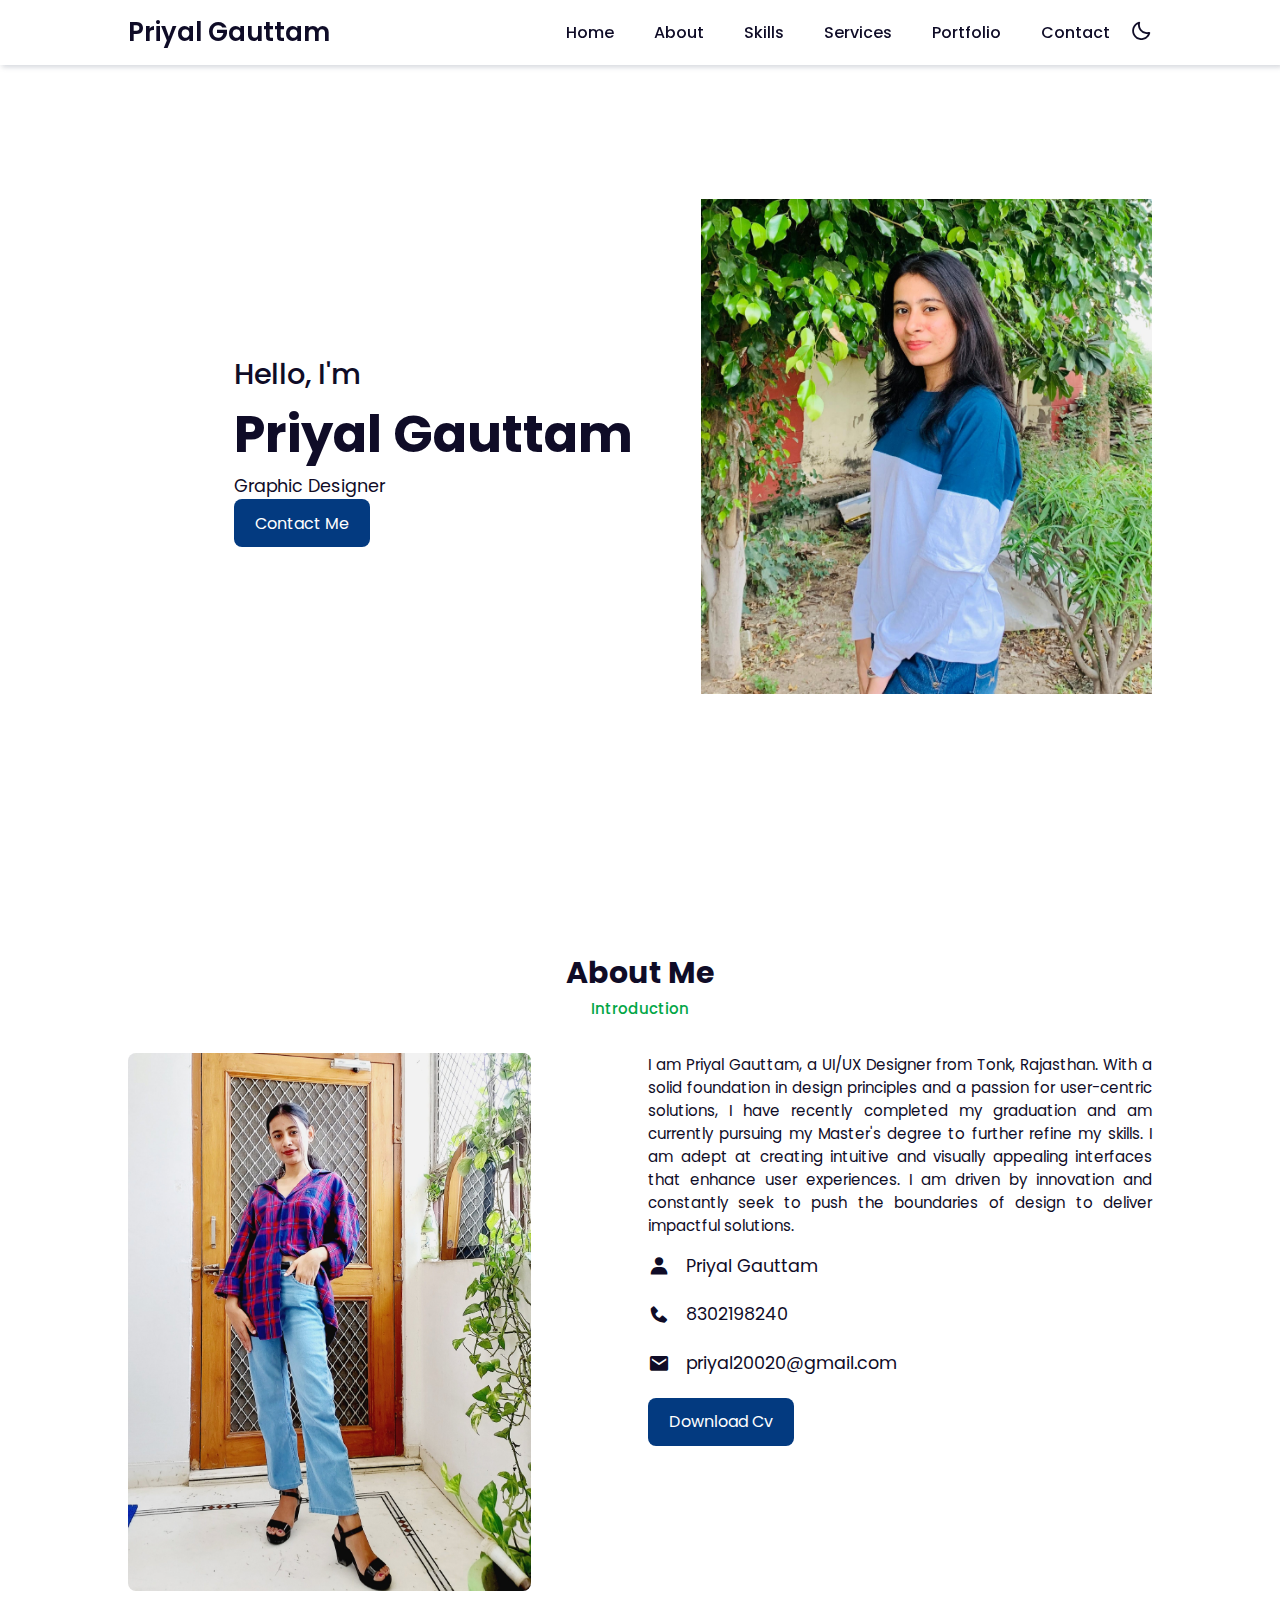
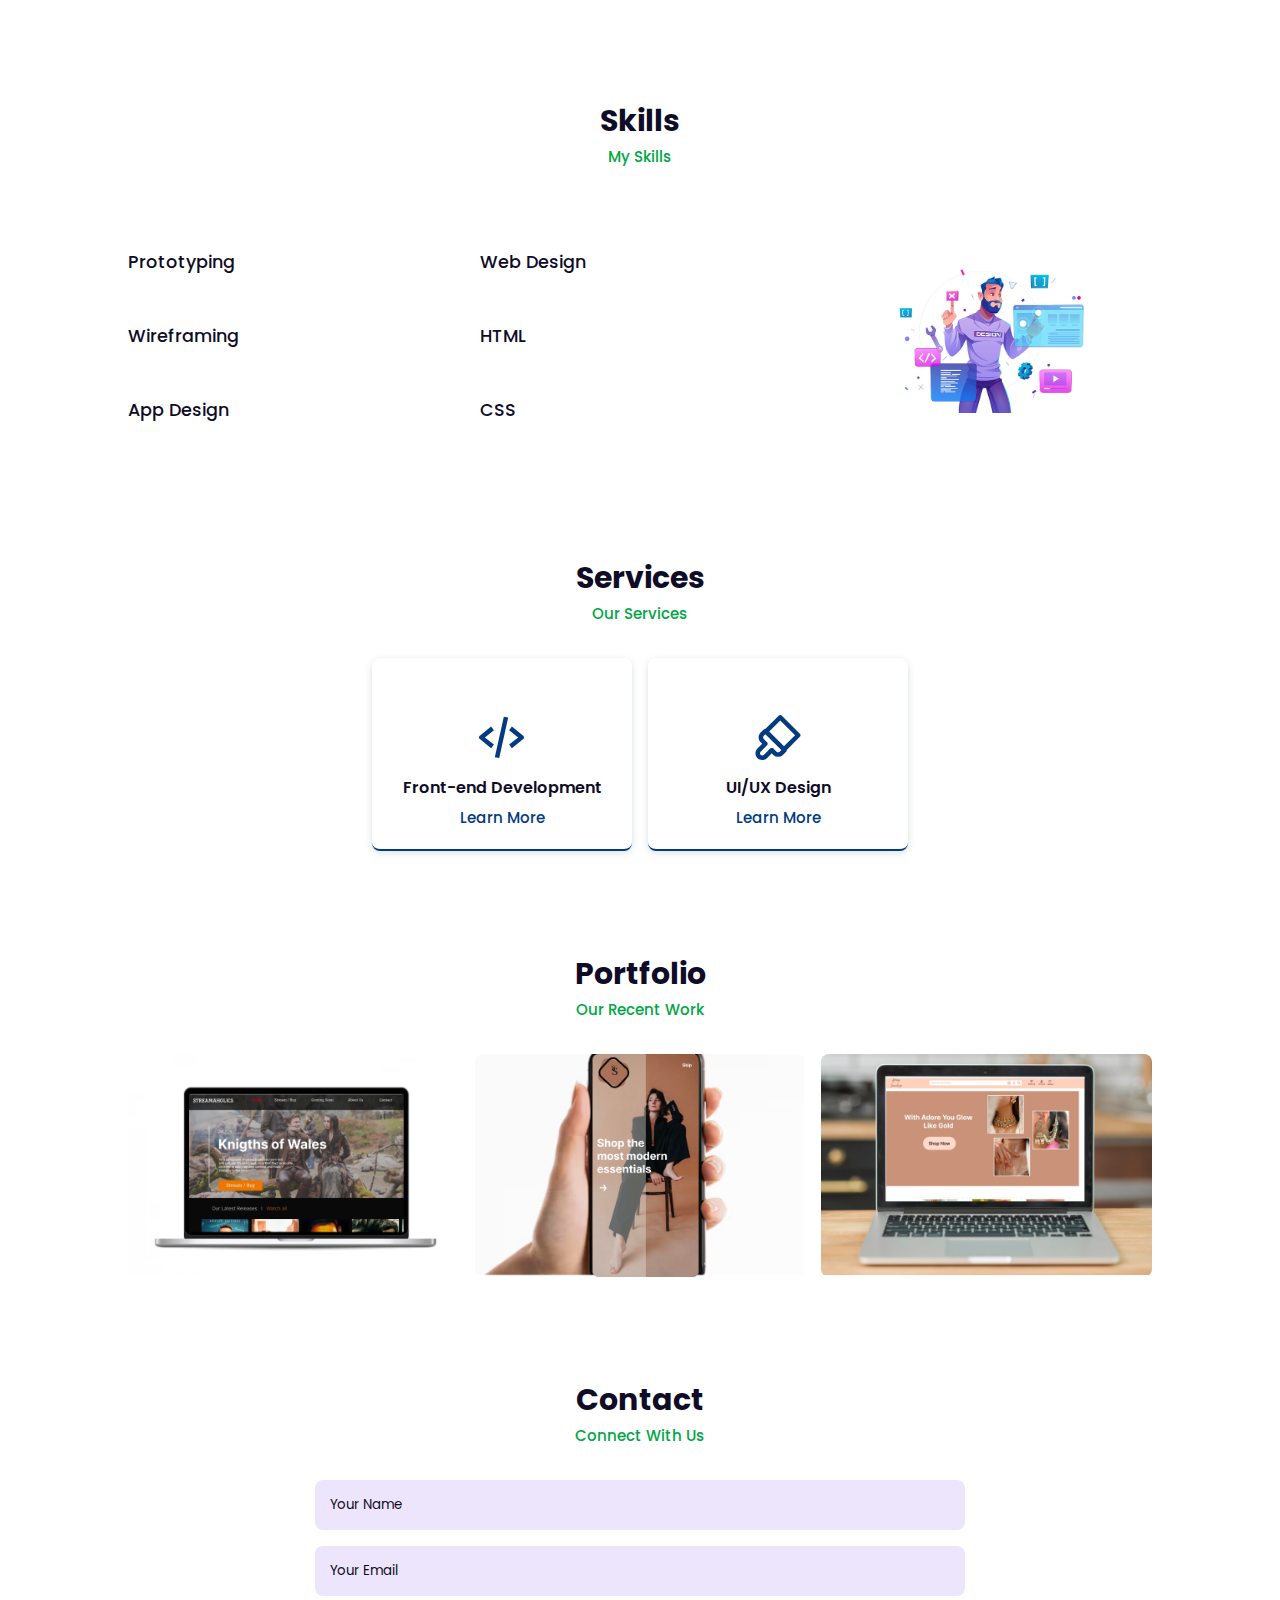
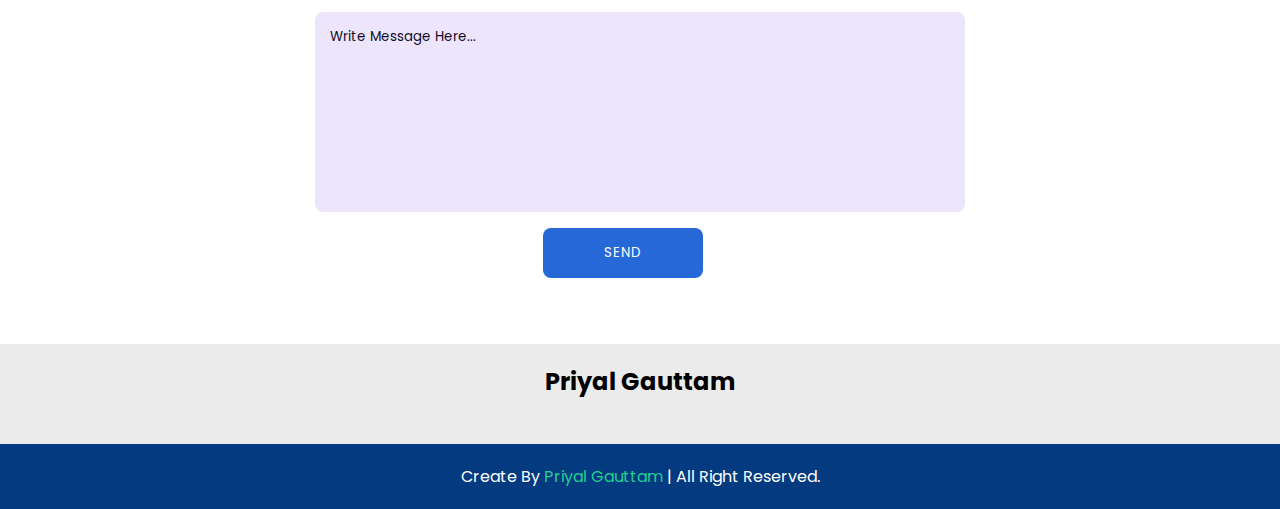
==== index.html @ 55343d72 "Add files via upload" ====
<!DOCTYPE html>
<html lang="en">
<head>
    <meta charset="UTF-8">
    <meta http-equiv="X-UA-Compatible" content="IE=edge">
    <meta name="viewport" content="width=device-width, initial-scale=1.0">
    <title>Responsive Portfolio Website</title>
    <!-- Link To CSS -->
    <link rel="stylesheet" href="./css/style.css">
    <!-- Box Icons -->
    <link rel="stylesheet"
  href="https://cdn.jsdelivr.net/npm/boxicons@latest/css/boxicons.min.css">
 
</head>
<body>
    <!-- Navbar -->
    <header>
        <a href="#" class="logo">Priyal Gauttam</a>
 
        <div class="bx bx-menu" id="menu-icon"></div>
 
        <ul class="navbar">
            <li><a href="#home">Home</a></li>
            <li><a href="#about">About</a></li>
            <li><a href="#skills">Skills</a></li>
            <li><a href="#services">Services</a></li>
            <li><a href="#portfolio">Portfolio</a></li>
            <li><a href="#contact">Contact</a></li>
            <div class="bx bx-moon" id="darkmode"></div>
        </ul>
    </header>
    <!-- Home -->
 
    <section class="home" id="home">
        <div class="social">
        </div>
        <div class="home-img">
            <img src="./pg.jpg" alt="">
        </div>
        <div class="home-text">
            <span>Hello, I'm</span>
            <h1>Priyal Gauttam</h1>
            <h2>Graphic Designer</h2>
            <a href="#contact" class="btn">Contact Me</a>
        </div>
 
    </section>
    <!-- About -->
    <section class="about" id="about">
        <div class="heading">
            <h2>About Me</h2>
            <span>Introduction</span>
        </div>
        <!-- About Content -->
        <div class="about-container">
            <div class="about-img">
                <img src="./pr.jpg" alt="">
            </div>
            <div class="about-text">
                <p>I am Priyal Gauttam, a UI/UX Designer from Tonk, Rajasthan. With a solid foundation in design principles and a passion for user-centric solutions, I have recently completed my graduation and am currently pursuing my Master's degree to further refine my skills. I am adept at creating intuitive and visually appealing interfaces that enhance user experiences. I am driven by innovation and constantly seek to push the boundaries of design to deliver impactful solutions.

                </p>
               <div class="information">
                    <!-- Box 1 -->
                    <div class="info-box">
                        <i class='bx bxs-user' ></i>
                        <span>Priyal Gauttam</span>
                    </div>
                    <!-- Box 2 -->
                    <div class="info-box">
                        <i class='bx bxs-phone' ></i>
                        <span>8302198240</span>
                    </div>
                    <!-- Box 3 -->
                    <div class="info-box">
                        <i class='bx bxs-envelope' ></i>
                        <span>priyal20020@gmail.com</span>
                    </div>
                </div>
                <a href="./Priyal Gauttam _20240708_160553_0000.png" class="btn">Download Cv</a>
            </div>
        </div>
    </section>
    <!-- Skills -->
    <section class="skills" id="skills">
        <div class="heading">
            <h2>Skills</h2>
            <span>My Skills</span>
        </div>
        <!-- Skills Content -->
        <div class="skills-container">
            <div class="bars">
                <div class="bars-box">
                    <h3>Prototyping</h3>

                </div>
                <div class="bars-box">
                    <h3>Wireframing</h3>

                </div>
                <div class="bars-box">
                    <h3>App Design</h3>

                </div>
            </div><dib class="bars">
                <div class="bars-box">
                    <h3>Web Design</h3>

                </div>
            
                <!-- Box 1 -->
                <div class="bars-box">
                    <h3>HTML</h3>

                </div>
                <!-- Box 2 -->
                <div class="bars-box">
                    <h3>CSS</h3>
             
                </div>
            </dib>
            <div class="skills-img">
                <img src="123.png" alt="">
            </div>
        </div>
 
    </section>
    <!-- Services -->
    <section class="services" id="services">
        <div class="heading">
            <h2>Services</h2>
            <span>Our Services</span>
        </div>
        <div class="services-content">
            <!-- Box 1 -->
            <div class="services-box">
                <i class='bx bx-code-alt' ></i>
                <h3>Front-end Development</h3>
                <a href="#">Learn More</a>
            </div>
           
            <!-- Box 3 -->
            <div class="services-box">
                <i class='bx bx-brush' ></i>
                <h3>UI/UX Design</h3>
                <a href="#">Learn More</a>
            </div>

          
        </div>
    </section>
    <!-- Portfolio -->
    <section class="portfolio" id="portfolio">
        <div class="heading">
            <h2>Portfolio</h2>
            <span>Our Recent Work</span>
        </div>
        <div class="portfolio-content">
            <div class="portfolio-img">
                <a href="https://www.figma.com/proto/usqghy3ks5s5YmIvRw5FFf?node-id=0-1&t=ev8pgbyF8y83ykXh-6"><img src="Group 24.png" alt=""></a>
            </div>
            <div class="portfolio-img">
                <a href="https://www.figma.com/proto/Lojy2tA1NxxTrveNXE6las?node-id=0-1&t=ev8pgbyF8y83ykXh-6"><img src="Group 23.png" alt=""></a>
            </div>
            <div class="portfolio-img">
                <a href="https://www.figma.com/proto/rrLaTsJFhPS8HSNQnN2Nv7?node-id=0-1&t=ev8pgbyF8y83ykXh-6"><img src="Group 25.png" alt=""></a>
            </div>
            
            
        </div>
    </section>
    <!-- Contact -->
    <section class="contact" id="contact">
        <div class="heading">
            <h2>Contact</h2>
            <span>Connect With Us</span>
        </div>
        <div class="contact-form">
            <form action="https://api.web3forms.com/submit">
                <input type="hidden" name="access_key" value="0bb835aa-0af7-4b89-bc68-017d07dcdaf1">
                <input type="text" placeholder="Your Name" required>
                <input type="email" name="" id="" placeholder="Your Email" required>
                <textarea name="" id="" cols="30" rows="10" placeholder="Write Message Here..."></textarea>
                <input type="button" value="Send" class="contact-button">
            </form>
        </div>
    </section>
    <!-- Footer -->
    <div class="footer">
        <h2>Priyal Gauttam</h2>
      
 
    </div>
    <!-- Copyright -->
    <div class="copyright">
        <p>Create By <a href="">Priyal Gauttam</a> | All Right Reserved.</p>
    </div>
 
 
 
    <!-- Link To JS -->
    <script src="./js/script.js"></script>
</body>
</html>
---- css/style.css ----
/* Google Fonts */
@import url("https://fonts.googleapis.com/css2?family=Poppins:wght@200;300;400;500;600;700&display=swap");
* {
  margin: 0;
  padding: 0;
  box-sizing: border-box;
  list-style: none;
  text-decoration: none;
  scroll-behavior: smooth;
  scroll-padding-top: 2rem;
  font-family: "Poppins", sans-serif;
}
:root {
  --main-color: #033a80;
  --bg-color: #fff;
  --text-color: #0f0c27;
  --hover: hsl(260, 100%, 51%);
 
  --big-font: 3.2rem;
  --medium-font: 1.8rem;
  --p-font: 0.941rem;
}
section {
  padding: 50px 10%;
}
body.active {
  --text-color: #fff;
  --bg-color: #0f0c27;
}
body {
  background: var(--bg-color);
  color: var(--text-color);
}
*::selection {
  color: var(--bg-color);
  background: var(--main-color);
}
.heading {
  text-align: center;
}
.heading h2 {
  font-size: 30px;
}
 
.heading span {
  font-size: var(--p-font);
  color: rgb(2, 166, 70);
}
header {
  position: fixed;
  width: 100%;
  top: 0;
  right: 0;
  z-index: 1000;
  display: flex;
  align-items: center;
  justify-content: space-between;
  background: var(--bg-color);
  padding: 13px 10%;
  transition: 0.2s;
  box-shadow: -3px -3px 7px #ffffff73,
				2px 2px 5px rgba(94, 104, 121, 0.288);
}
header.shadow {
  box-shadow: 0 0 4px rgb(14 55 54 / 15%);
}
.logo {
  font-size: 1.61rem;
  font-weight: 600;
  color: var(--text-color);
}
.navbar {
  display: flex;
}
.navbar a {
  font-size: 1rem;
  padding: 10px 20px;
  color: var(--text-color);
  font-weight: 500;
}
.navbar a:hover {
  color: var(--hover);
}
#menu-icon {
  font-size: 24px;
  cursor: pointer;
  z-index: 10001;
  display: none;
}
#darkmode {
  font-size: 22px;
  cursor: pointer;
}
.home {
  position: relative;
  width: 100%;
  min-height: 100vh;
  display: grid;
  grid-template-columns: 0.2fr 1fr 1fr;
  align-items: center;
  gap: 1rem;
}
.home-img {
  order: 3;
}
.home-img img {
  width: 100%;
}
.home-text span {
  font-size: var(--medium-font);
  font-weight: 500;
}
.home-text h1 {
  font-size: var(--big-font);
}
.home-text h2 {
  font-size: 1.1rem;
  font-weight: 400;
}
.home-text p {
  font-size: var(--p-font);
  font-weight: 400;
  margin: 0.7rem 0 1rem;
}
.social {
  display: flex;
  flex-direction: column;
}
.social a {
  margin-bottom: 1rem;
  font-size: 22px;
  color: var(--text-color);
}
.social a:hover {
  color: var(--hover);
}
.btn {
  display: inline-block;
  background: var(--main-color);
  color: #fff;
  padding: 0.7rem 1.3rem;
  border-radius: 0.5rem;
}
.btn:hover {
  background: var(--hover);
}
 

.about-container {
  display: grid;
  grid-template-columns: repeat(2, 1fr);
  gap: 1rem;
  margin-top: 2rem;
}
 
.about-img img {
  width: 80%;
  border-radius: 0.5rem;
}
.about-text p {
  font-size: var(--p-font);
  font-weight: 400;
  text-align: justify;
}
.information {
  margin: 1rem 0 1.4rem;
}
.information .info-box {
  display: flex;
  align-items: center;
  margin-bottom: 1.4rem;
}
.information .info-box .bx {
  font-size: 22px;
}
.information .info-box span {
  font-weight: 400;
  margin-left: 1rem;
}
.skills-container {
  display: grid;
  grid-template-columns: repeat(3, 1fr);
  align-items: center;
  gap: 2rem;
  margin-top: 4rem;
}
.skills-img img {
  width: 80%;
  padding-left: 4rem;
  object-position: center;
}
.bars-box {
  position: relative;
  display: flex;
  justify-content: space-between;
  align-items: center;
  padding: 1rem 0;
  margin-bottom: 1rem;
}
.bars-box h3,
span {
  font-size: 1.1rem;
  font-weight: 500;
}
.light-bar {
  position: absolute;
  bottom: 0;
  left: 0;
  width: 100%;
  height: 0.5rem;
  background: hsla(260, 100%, 44%, 0.4);
  border-radius: 0.5rem;
}
.percent-bar {
  position: absolute;
  bottom: 0;
  left: 0;
  height: 0.5rem;
  background: var(--main-color);
  border-radius: 0.5rem;
}
.html-bar {
  width: 94%;
}
.css-bar {
  width: 84%;
}
.js-bar {
  width: 74%;
}
.react-bar {
  width: 80%;
}
.services-content {
  display: grid;
  grid-template-columns: repeat(auto-fit, minmax(200px, auto));
  justify-content: center;
  gap: 1rem;
  margin-top: 2rem;
}
.services-box {
  padding: 20px;
  width: 260px;
  display: flex;
  flex-direction: column;
  align-items: center;
  text-align: center;
  border-radius: 0.5rem;
  border-bottom: 2px solid var(--main-color);
  box-shadow: 0 2px 7px rgb(14 55 54 / 15%);
}
.services-box:hover{
 background-color: #02225a;
}

.services-box h3 {
  font-size: 1rem;
  font-weight: 600;
  margin: 0.7rem 0 0.4rem;
}
.services-box:hover h3{
  color: #fff;
}
.services-box .bx {
  padding-top: 2rem;
  font-size: 54px;
  color: var(--main-color);
}
.services-box:hover .bx{
  color: #22cf91;
}
.services-box a {
  color: var(--main-color);
  font-size: var(--p-font);
  font-weight: 500;
}
.services-box:hover a{
  color: #8b8a8f;
}
.portfolio-content {
  display: grid;
  grid-template-columns: repeat(auto-fit, minmax(280px, auto));
  gap: 1rem;
  margin-top: 2rem;
}
.portfolio-img {
  overflow: hidden;
  border-radius: 0.5rem;
}
.portfolio-img img {
  width: 100%;
  display: block;
}
.portfolio-img img:hover {
  transform: scale(1.1);
  transition: 1s;
}
.contact-form {
  display: grid;
  place-items: center;
  margin-top: 2rem;
}
.contact-form form {
  display: flex;
  flex-direction: column;
  width: 650px;
}
form input,
textarea {
  padding: 15px;
  border-radius: 0.5rem;
  width: 100%;
  border: none;
  outline: none;
  background: hsla(260, 100%, 44%, 0.1);
  margin-bottom: 1rem;
  color: var(--text-color);
}
form input::placeholder,
textarea::placeholder {
  color: var(--text-color);
}
form textarea {
  resize: none;
  height: 200px;
}
.contact-button {
  width: 160px;
  cursor: pointer;
  background: #2768d9;
  color: #fff;
  justify-content: center;
  text-transform: uppercase;
  letter-spacing: 1px;
  margin-left: 35%;
}
.contact-button:hover {
  background: var(--hover);
}
.footer {
  display: grid;
  place-items: center;
  padding: 20px;
  background: #ebebeb;
  color: #000;
}
.footer h2 {
  font-size: 1.5rem;
  margin-bottom: 1.6rem;
}
.footer-social a i{
  color: rgb(10, 26, 208);
  font-size: 25px;
  margin-left: 10px;
  text-align: center;
  line-height: 40px;
  background-color: #fff;
  border-radius: 50%;
  width: 40px;
  height: 40px;
}
.copyright {
  padding: 20px;
  background: var(--main-color);
  text-align: center;
  color: #fff;
}
.copyright a{
  color: #22cf91;
}
/* Making Responsive */
@media (max-width: 991px) {
  header {
    padding: 18px 4%;
  }
  section {
    padding: 50px 4%;
  }
}
@media (max-width: 881px) {
  :root {
    --big-font: 2.7rem;
    --medium-font: 1.4rem;
  }
}
@media (max-width: 768px) {
  :root {
    --big-font: 2.4rem;
    --medium-font: 1.2rem;
  }
  header {
    padding: 11px 4%;
  }
  #menu-icon {
    display: initial;
    color: var(--text-color);
  }
  header .navbar {
    position: absolute;
    top: -500px;
    left: 0;
    right: 0;
    display: flex;
    flex-direction: column;
    background: var(--bg-color);
    box-shadow: 0 4px 4px rgb(0 0 0 / 10%);
    transition: 0.2s ease;
    text-align: center;
  }
  .navbar.active {
    top: 100%;
  }
  .navbar a {
    padding: 1.5rem;
    display: block;
    background: var(--bg-color);
  }
  #darkmode {
    position: absolute;
    top: 1.4rem;
    right: 2rem;
  }
  .scroll-down {
    display: none;
  }
  .home {
    grid-template-columns: 0.5fr 3fr;
  }
  .home-text {
    grid-column: 1/3;
    padding-left: 1.4rem;
  }
  .home-img {
    order: initial;
  }
  .about-container {
    grid-template-columns: 1fr;
  }
  .about-img {
    display: flex;
    justify-content: center;
  }
  .skills-container {
    grid-template-columns: 1fr;
  }
  .skills-img img {
    padding-left: 0;
  }
  .skills-img {
    padding-top: 2rem;
    display: flex;
    justify-content: center;
  }
  .contact-form form{
    width: 300px;
  }
  .contact-button{
    margin-left: 25%;
  }
}
@media (max-width: 340px) {
  :root {
    --big-font: 1.7rem;
    --medium-font: 1.1rem;
  }
  .home-text span {
    font-size: 1rem;
  }
  .home-text h2 {
    font-size: 0.9rem;
    font-weight: 500;
  }
  .information .info-box span {
    font-size: 1rem;
  }
  .portfolio-content {
    grid-template-columns: repeat(auto-fit, minmax(200px, auto));
  }
  .contact-form form{
    width: 300px;
  }
  .contact-button{
    margin-left: 25%;
  }
}
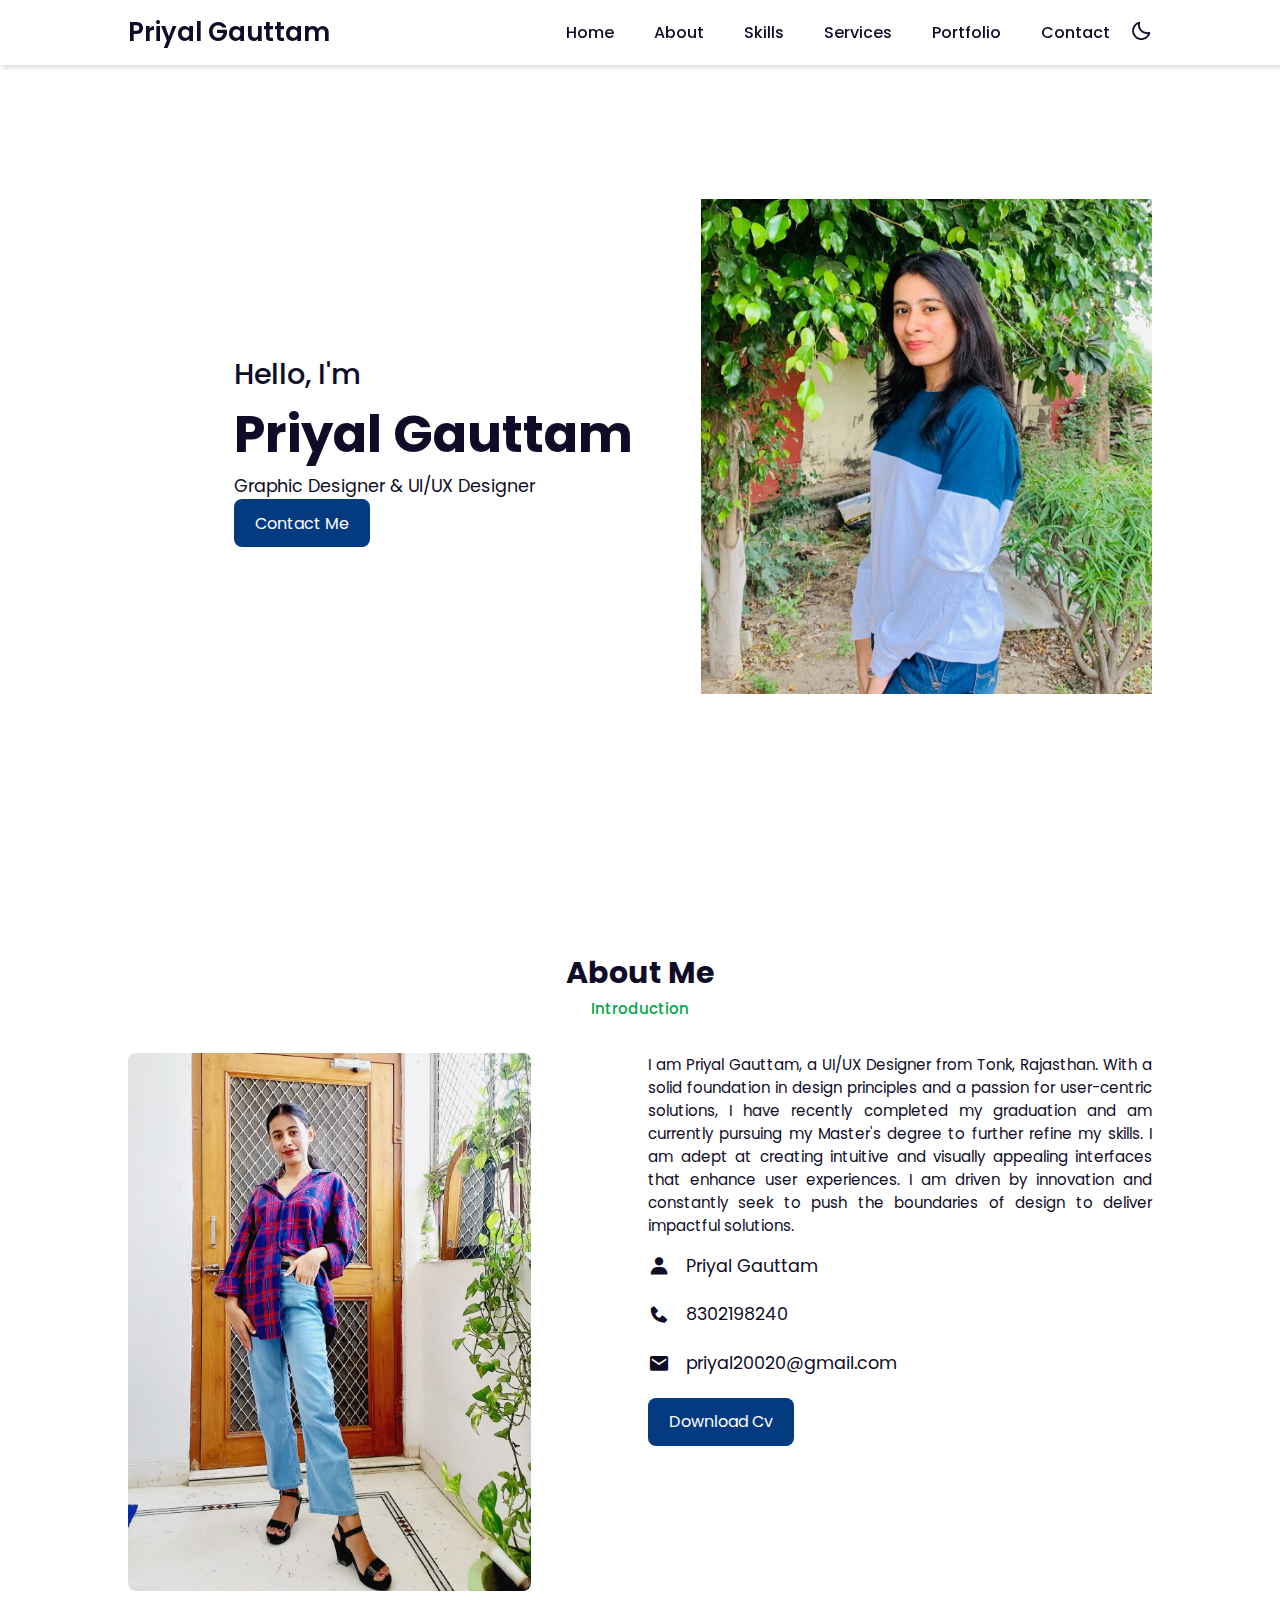
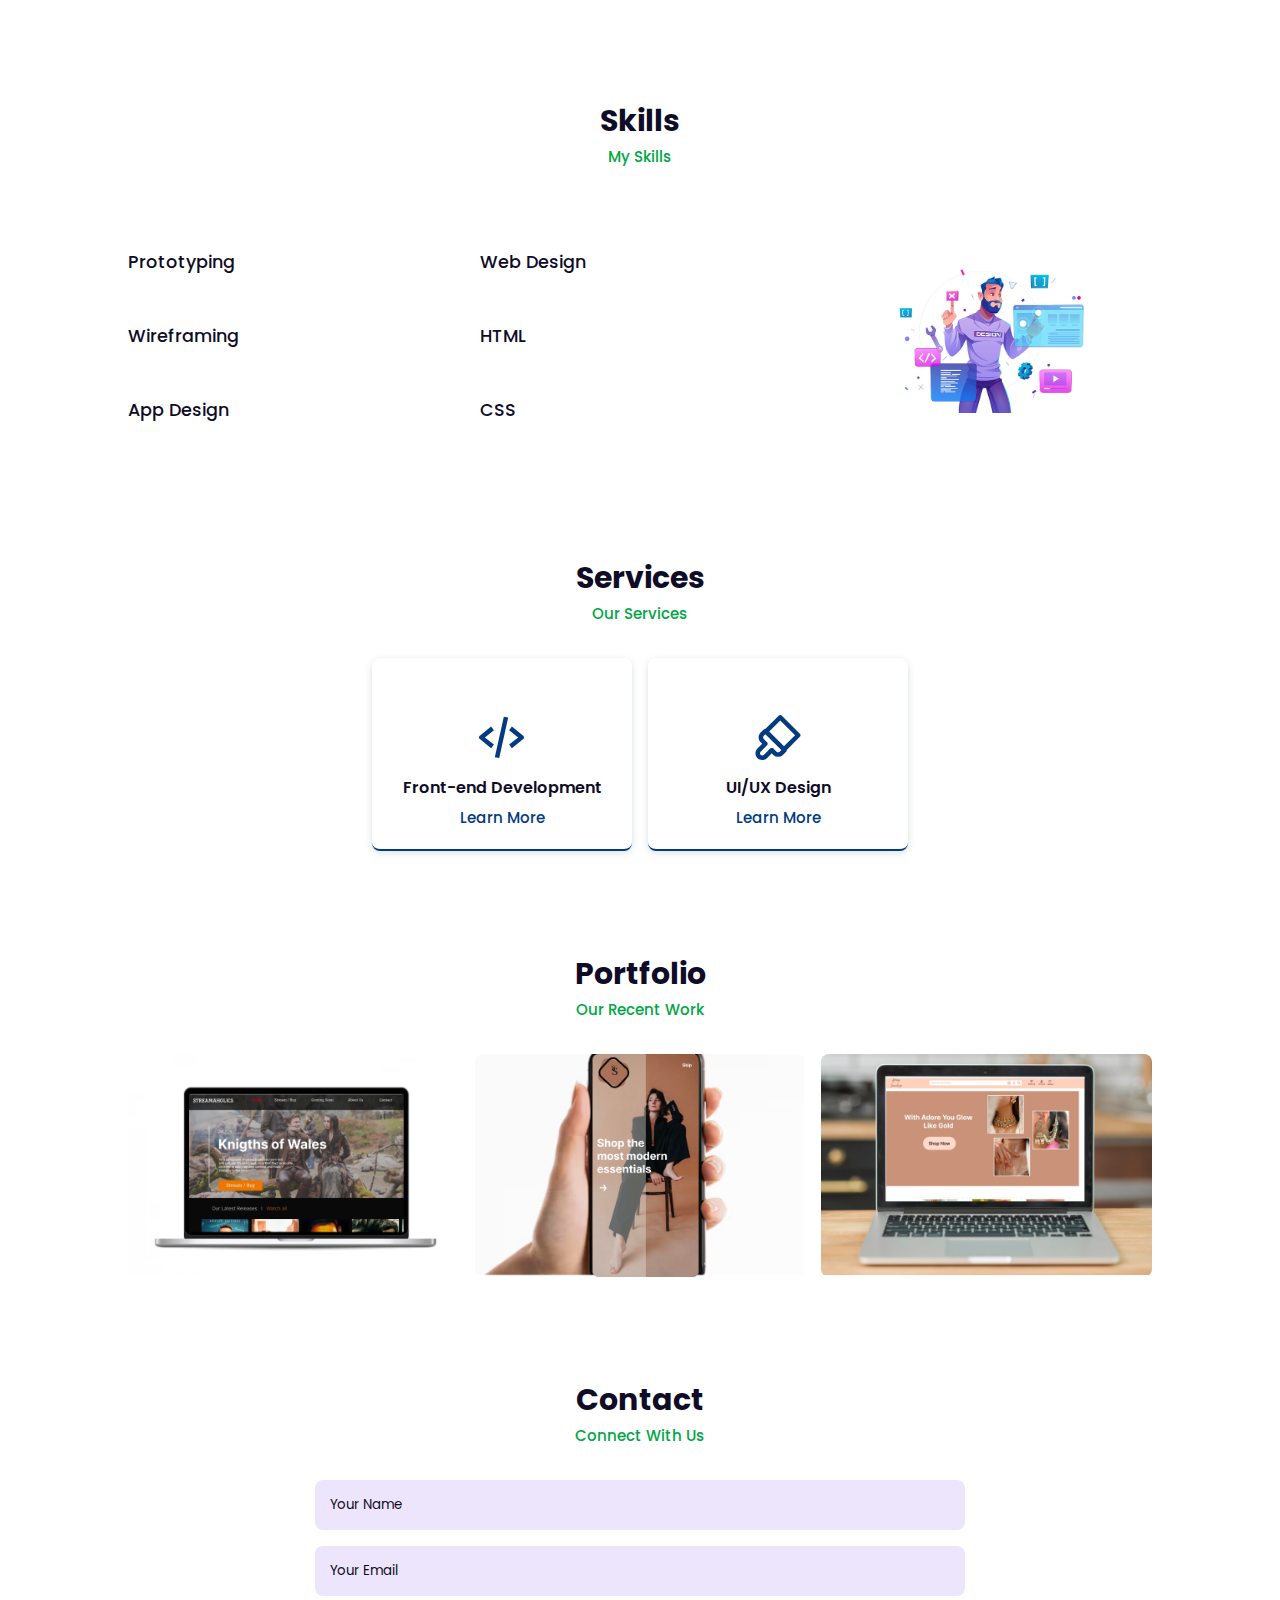
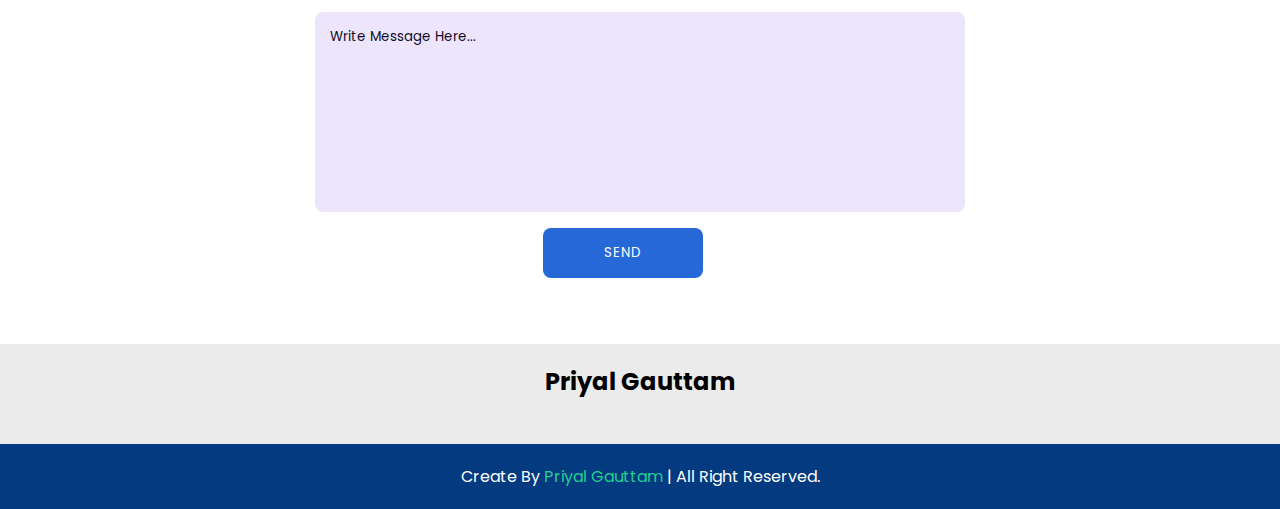
==== commit 01c65d66: "Update index.html" ====
--- a/index.html
+++ b/index.html
@@ -40,7 +40,7 @@
         <div class="home-text">
             <span>Hello, I'm</span>
             <h1>Priyal Gauttam</h1>
-            <h2>Graphic Designer</h2>
+            <h2>Graphic Designer & UI/UX Designer </h2>
             <a href="#contact" class="btn">Contact Me</a>
         </div>
  
@@ -201,4 +201,4 @@
     <!-- Link To JS -->
     <script src="./js/script.js"></script>
 </body>
-</html>+</html>
--- a/css/style.css
+++ b/css/style.css
@@ -482,4 +482,9 @@
   .contact-button{
     margin-left: 25%;
   }
-}+  .bars-box{
+    display: flex;
+    justify-content:center;
+    align-items: center;
+  }
+}
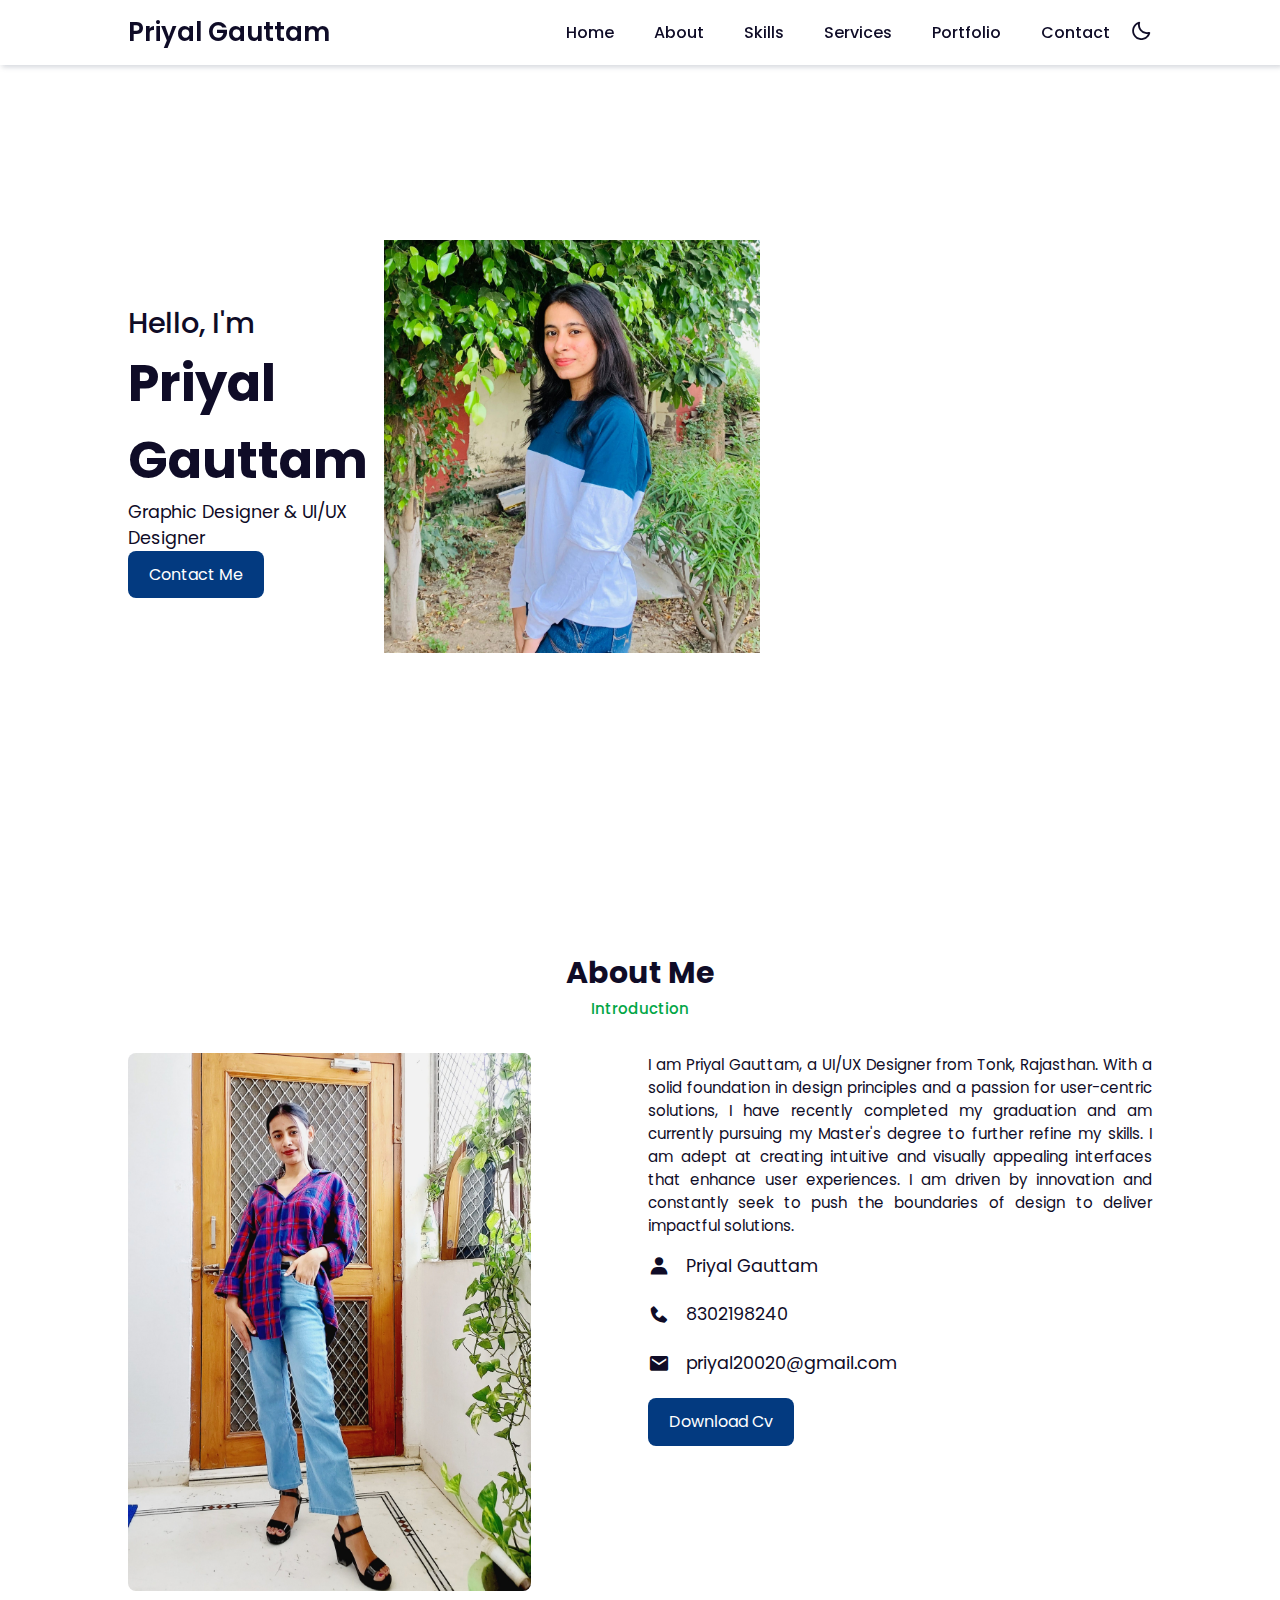
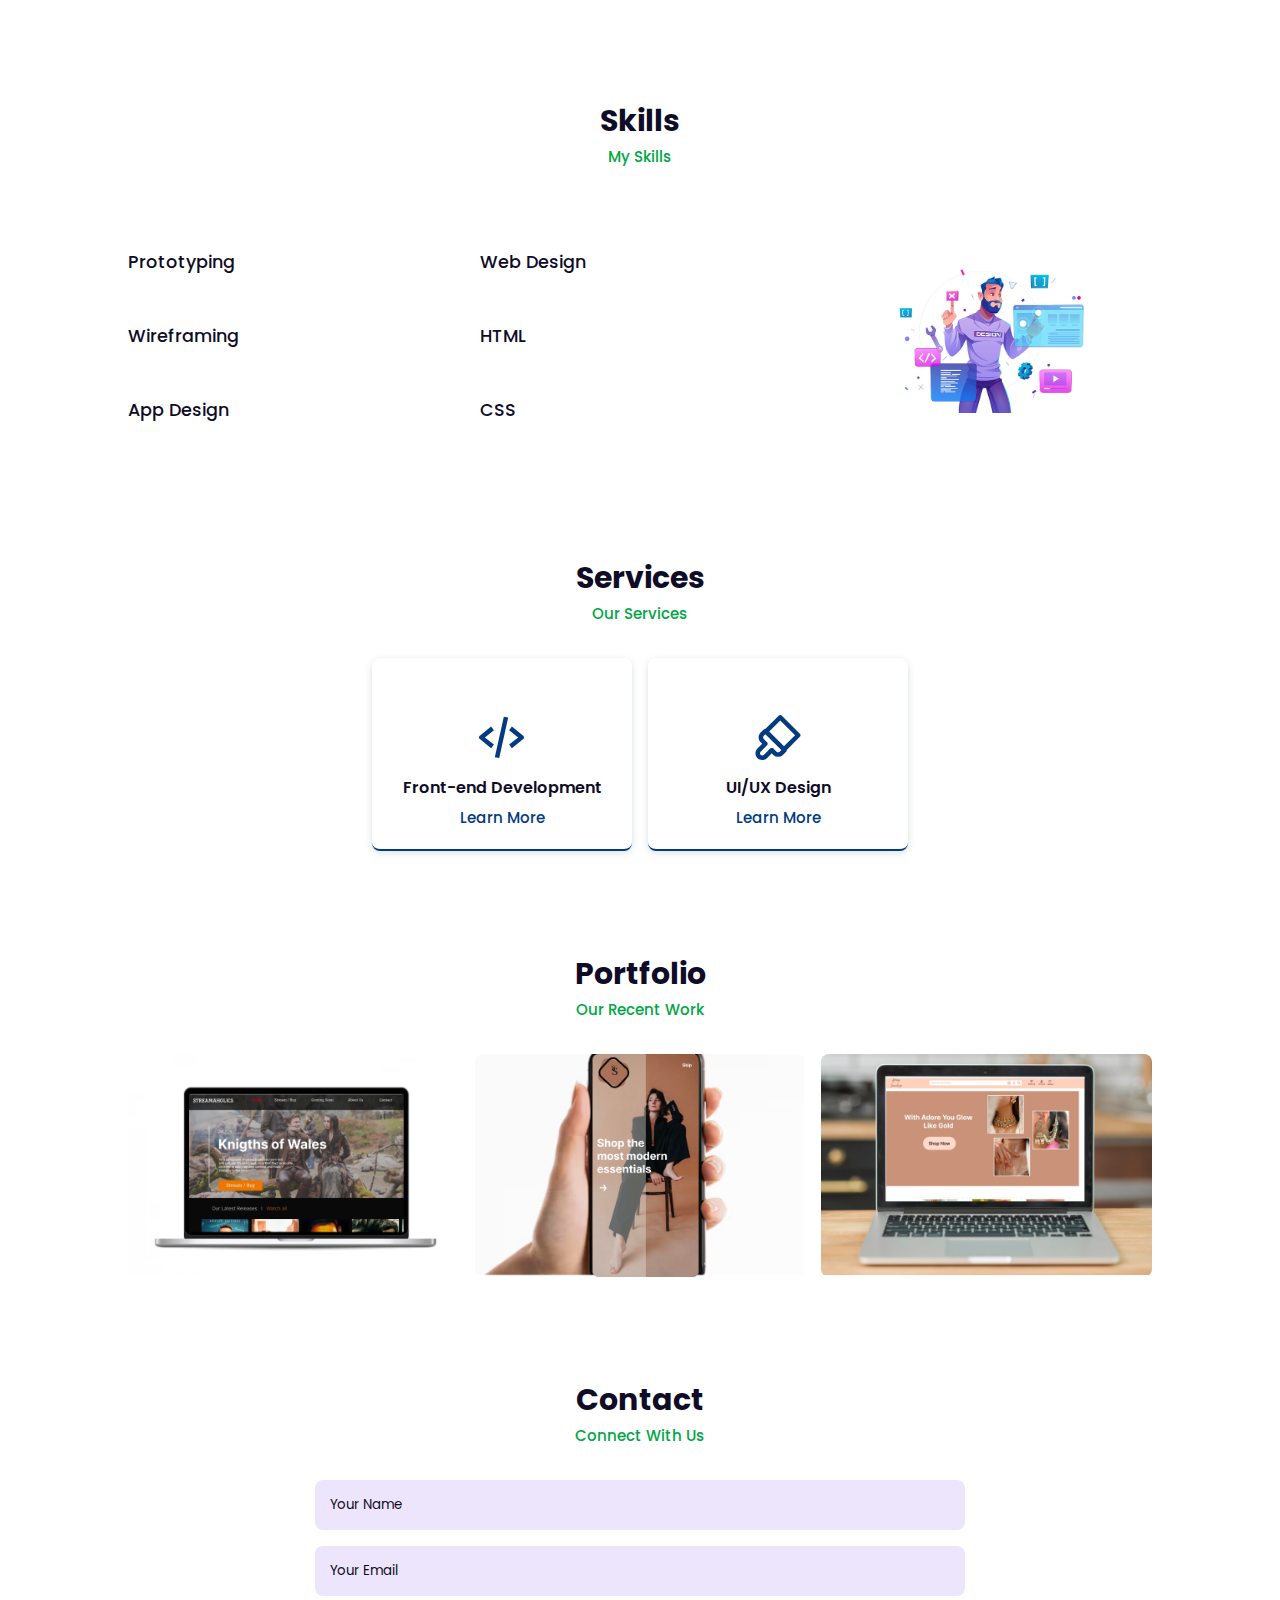
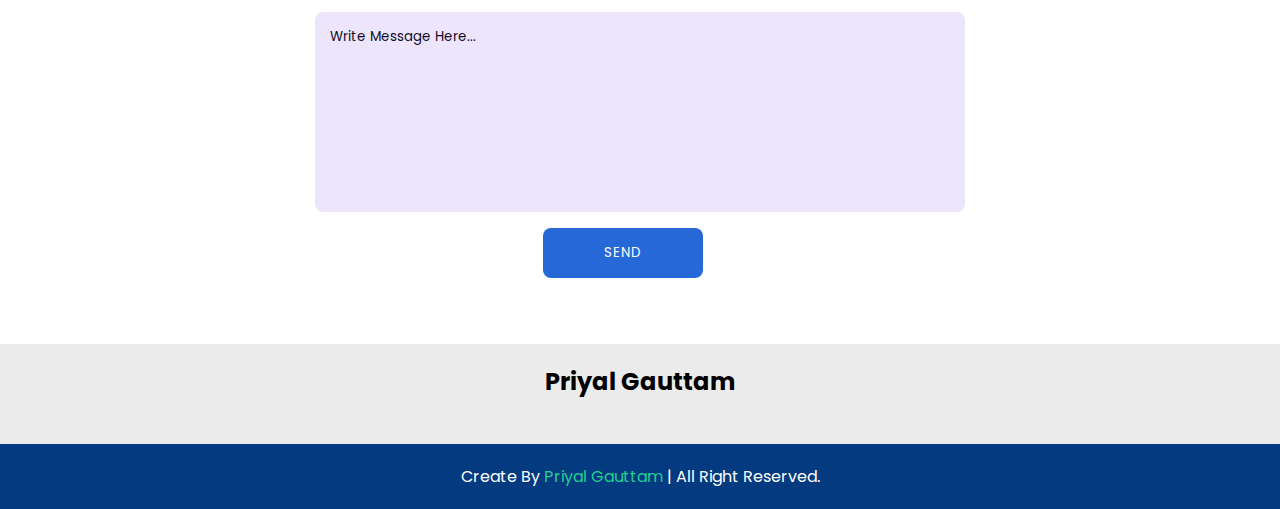
==== commit 29ecc23e: "Update index.html" ====
--- a/index.html
+++ b/index.html
@@ -32,8 +32,7 @@
     <!-- Home -->
  
     <section class="home" id="home">
-        <div class="social">
-        </div>
+
         <div class="home-img">
             <img src="./pg.jpg" alt="">
         </div>
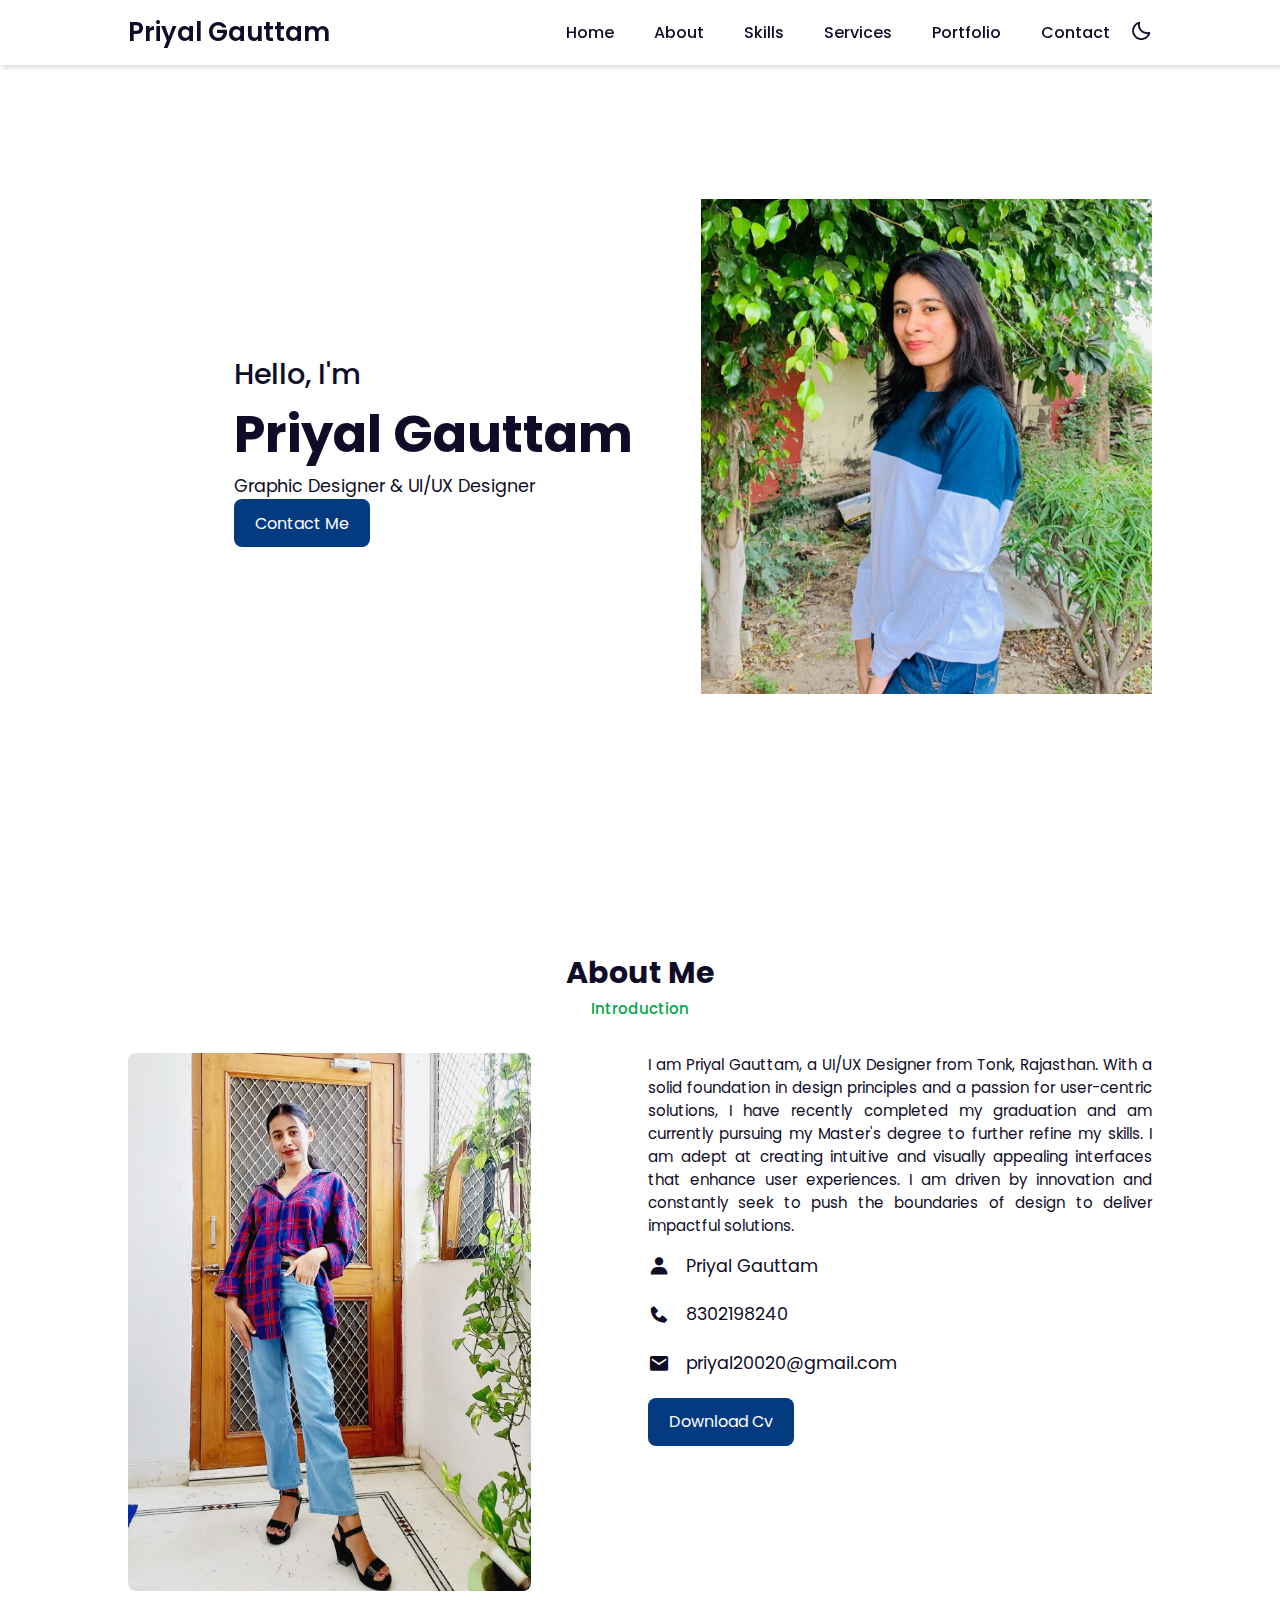
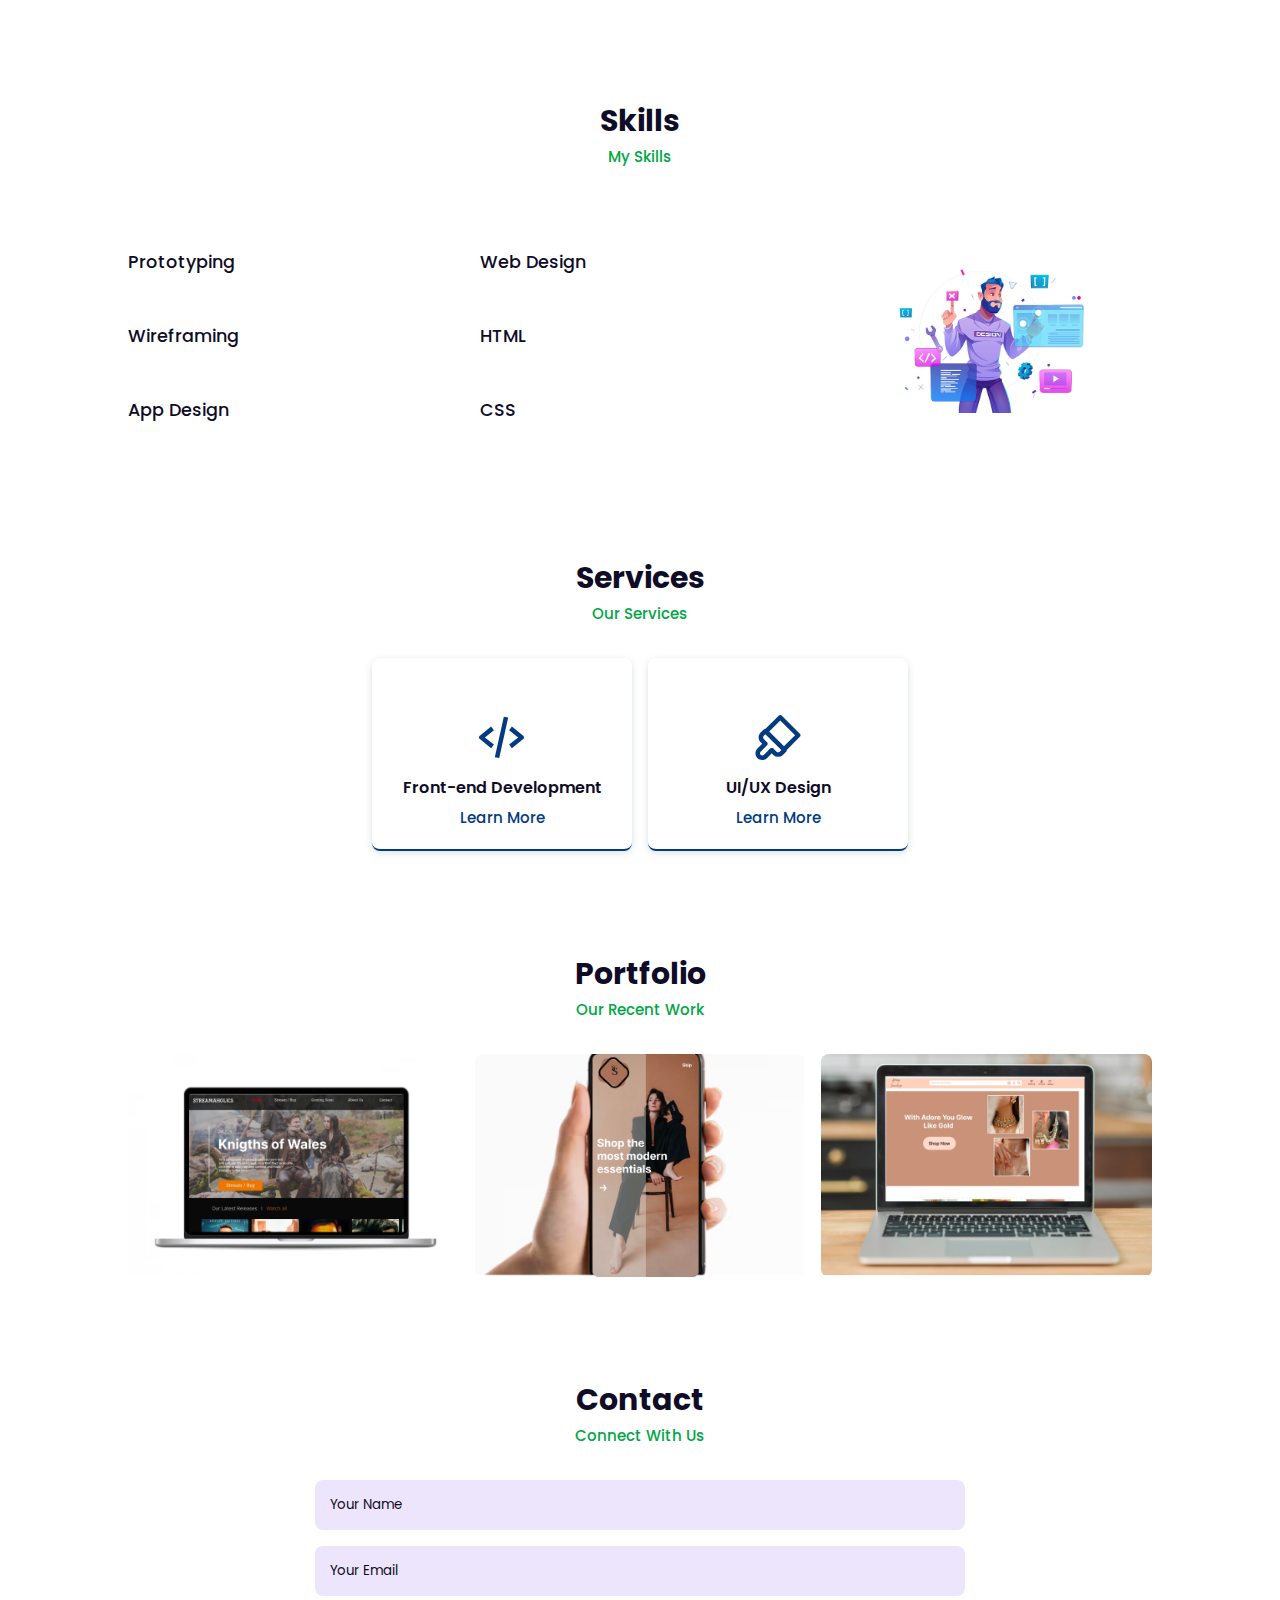
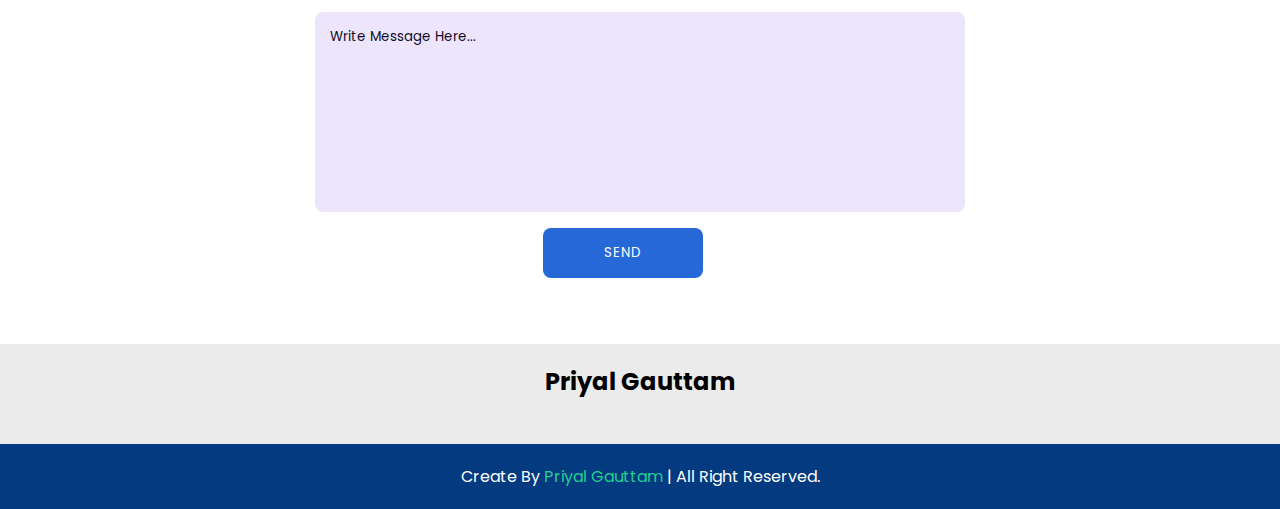
==== commit 128be0e1: "Update index.html" ====
--- a/index.html
+++ b/index.html
@@ -32,7 +32,8 @@
     <!-- Home -->
  
     <section class="home" id="home">
-
+                <div class="social">
+               </div>
         <div class="home-img">
             <img src="./pg.jpg" alt="">
         </div>
